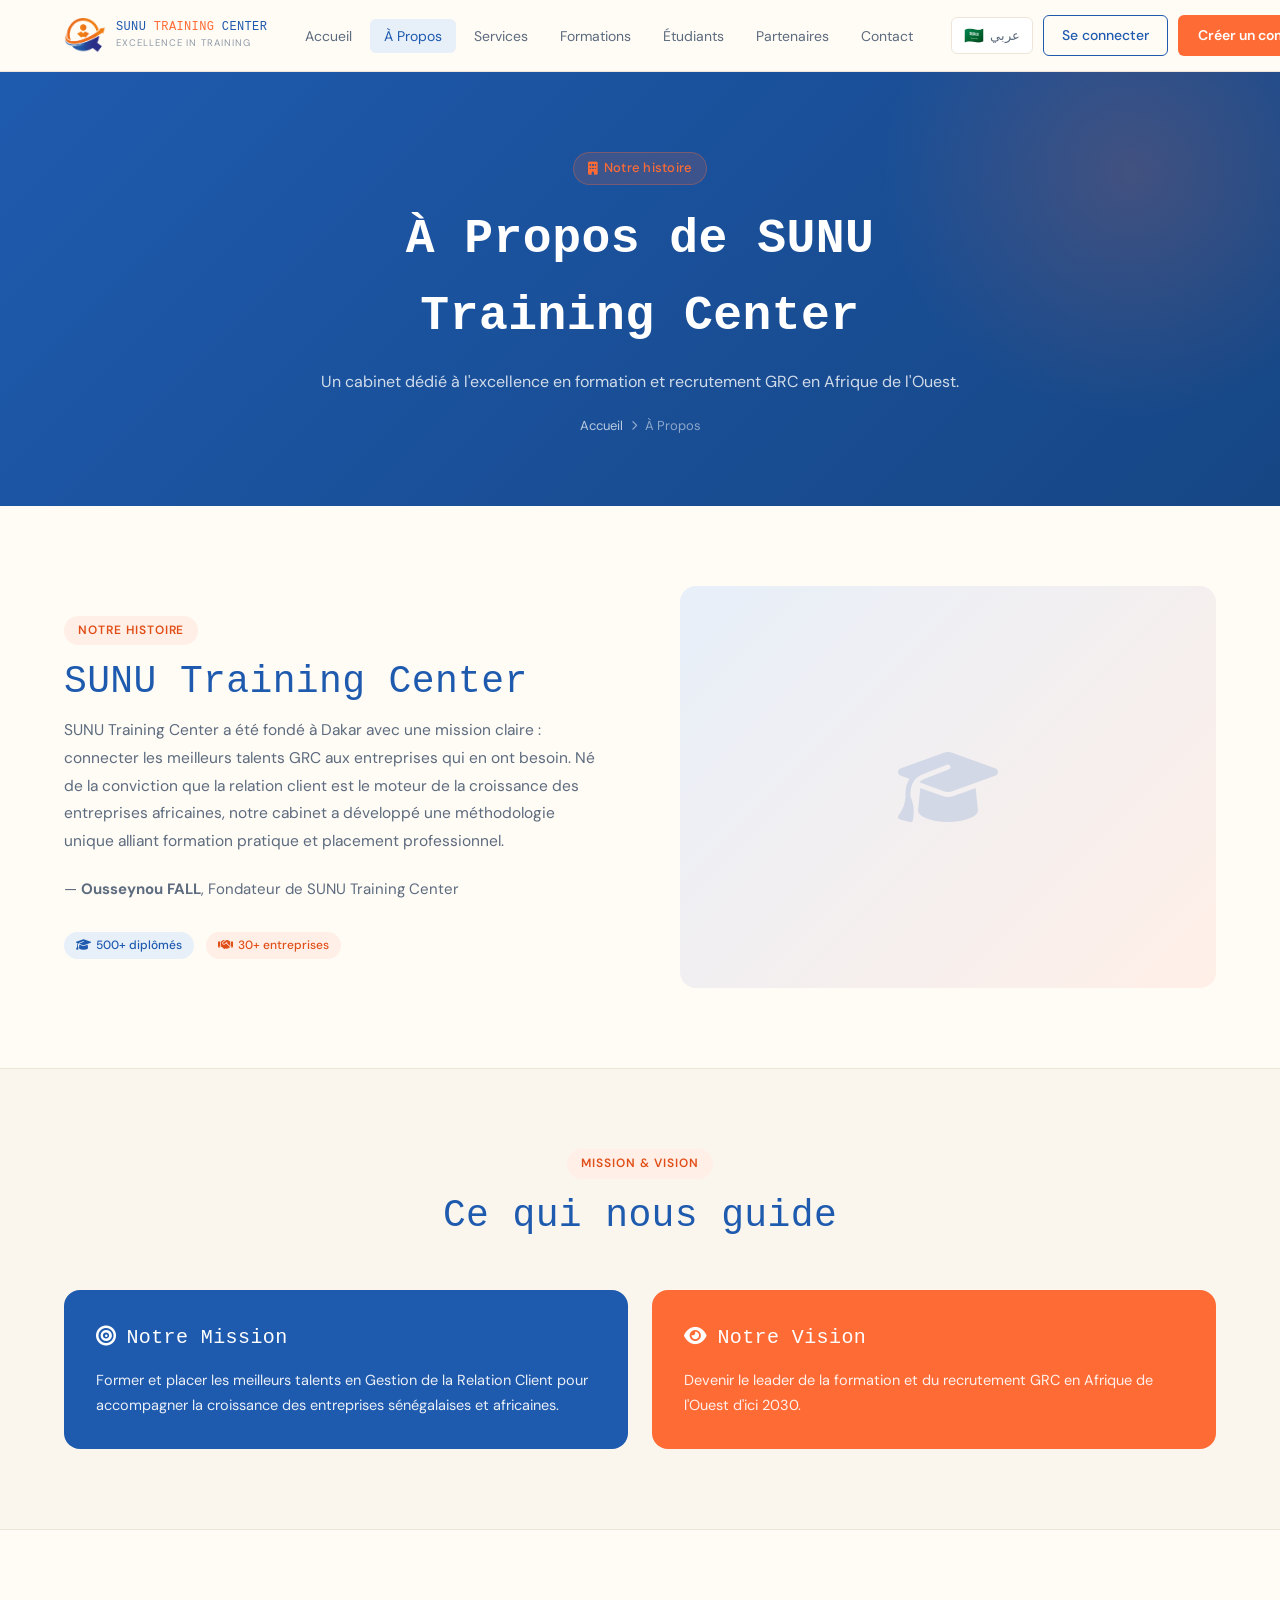
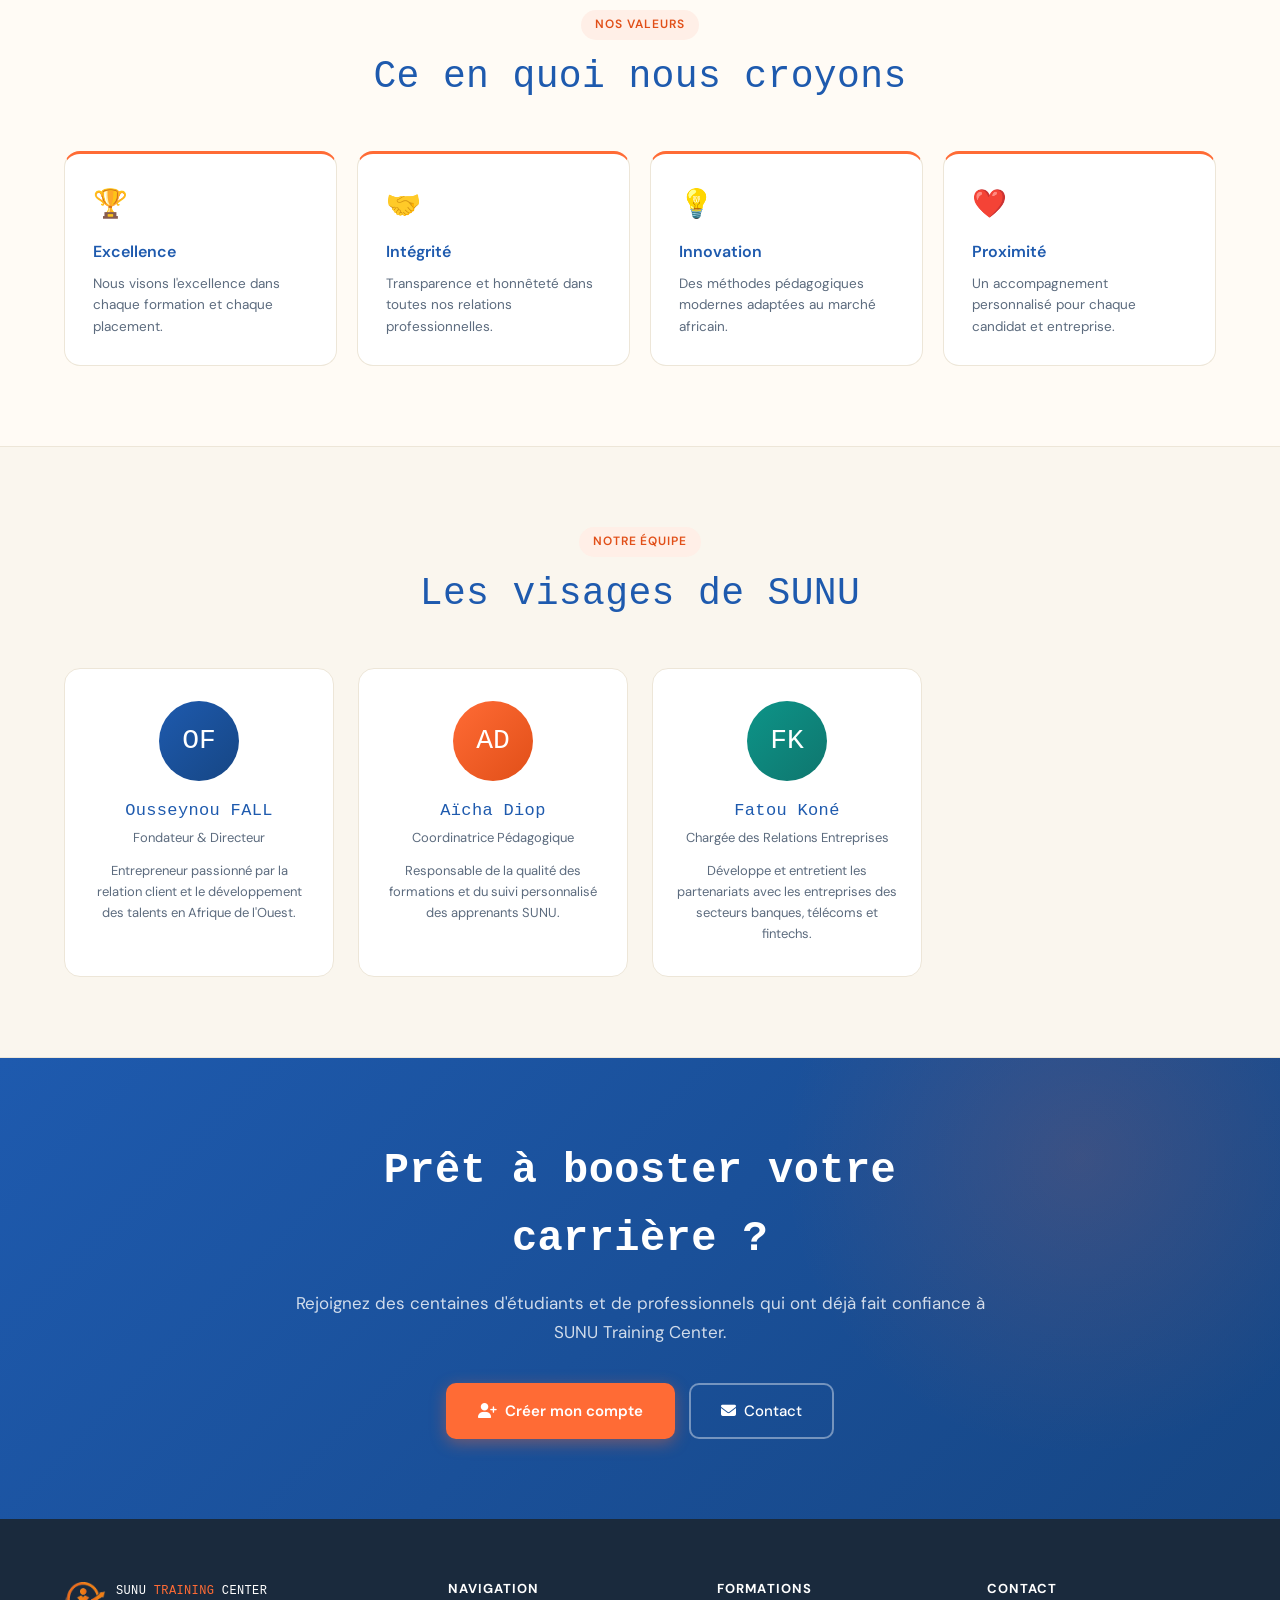
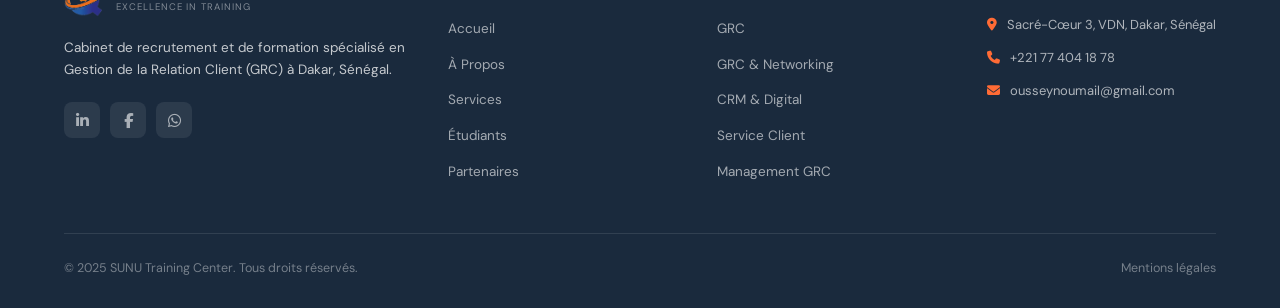
==== a-propos.html @ f09557b3 "Add vitrine + strengthen auth — site vitrine 7 pages (FR/AR), PWA, app.html avec auth réelle - Site " ====
<!DOCTYPE html>
<html lang="fr">
<head>
<meta charset="UTF-8">
<meta name="viewport" content="width=device-width, initial-scale=1.0">
<title>À Propos · SUNU Training Center</title>
<meta name="description" content="Découvrez l'histoire, la mission et les valeurs de SUNU Training Center, cabinet GRC à Dakar.">
<link rel="manifest" href="manifest.json">
<meta name="theme-color" content="#1E5AAE">
<link rel="preconnect" href="https://fonts.googleapis.com">
<link rel="preconnect" href="https://fonts.gstatic.com" crossorigin>
<link href="https://fonts.googleapis.com/css2?family=DM+Sans:wght@400;500;600;700&display=swap" rel="stylesheet">
<link rel="stylesheet" href="https://cdnjs.cloudflare.com/ajax/libs/font-awesome/6.5.1/css/all.min.css">
<link rel="stylesheet" href="vitrine/css/style.css">
<style>
.team-grid{display:grid;grid-template-columns:repeat(auto-fill,minmax(260px,1fr));gap:24px}
.team-card{background:var(--white);border:1px solid var(--border);border-radius:var(--radius-lg);padding:32px 24px;text-align:center;transition:all 0.25s}
.team-card:hover{transform:translateY(-4px);box-shadow:var(--shadow-lg)}
.team-avatar{width:80px;height:80px;border-radius:50%;background:linear-gradient(135deg,var(--blue),var(--blue-dark));color:white;font-family:var(--font-display);font-size:28px;display:flex;align-items:center;justify-content:center;margin:0 auto 16px}
.team-avatar.orange{background:linear-gradient(135deg,var(--orange),var(--orange-dark))}
.team-avatar.teal{background:linear-gradient(135deg,#0D9488,#0F766E)}
.team-name{font-family:var(--font-display);font-size:17px;color:var(--blue);margin-bottom:4px;letter-spacing:0.02em}
.team-role{font-size:13px;color:var(--text-soft);margin-bottom:12px}
.values-grid{display:grid;grid-template-columns:repeat(auto-fill,minmax(240px,1fr));gap:20px}
.value-card{background:var(--white);border:1px solid var(--border);border-radius:var(--radius-lg);padding:28px;border-top:3px solid var(--orange)}
.value-icon{font-size:28px;margin-bottom:12px}
.value-title{font-size:16px;font-weight:600;color:var(--blue);margin-bottom:8px}
.value-desc{font-size:13.5px;color:var(--text-soft);line-height:1.6}
.mission-grid{display:grid;grid-template-columns:1fr 1fr;gap:24px}
@media(max-width:640px){.mission-grid{grid-template-columns:1fr}}
.mission-card{border-radius:var(--radius-lg);padding:32px}
.mission-card.blue{background:var(--blue);color:white}
.mission-card.orange{background:var(--orange);color:white}
.mission-card-title{font-family:var(--font-display);font-size:20px;margin-bottom:14px;letter-spacing:0.02em}
.mission-card-text{font-size:14.5px;line-height:1.7;opacity:0.9}
</style>
</head>
<body>

<nav class="navbar" id="navbar">
  <a href="index.html" class="nav-logo">
    <img src="images/logo-sunu.png" alt="SUNU logo" width="42" height="42">
    <div>
      <div class="nav-logo-text">SUNU <span class="or">TRAINING</span> CENTER</div>
      <div class="nav-logo-sub">Excellence in Training</div>
    </div>
  </a>
  <ul class="nav-links">
    <li><a href="index.html" data-i18n="nav_home">Accueil</a></li>
    <li><a href="a-propos.html" data-i18n="nav_about" class="active">À Propos</a></li>
    <li><a href="services.html" data-i18n="nav_services">Services</a></li>
    <li><a href="formations.html" data-i18n="nav_formations">Formations</a></li>
    <li><a href="etudiants.html" data-i18n="nav_students">Étudiants</a></li>
    <li><a href="partenaires.html" data-i18n="nav_partners">Partenaires</a></li>
    <li><a href="contact.html" data-i18n="nav_contact">Contact</a></li>
  </ul>
  <div class="nav-actions">
    <button class="lang-btn" id="langBtn" onclick="toggleLang()"><span class="lang-flag">🇸🇦</span> عربي</button>
    <a href="app.html" class="btn-nav-login" id="navLoginBtn" data-i18n="nav_login">Se connecter</a>
    <a href="app.html" class="btn-nav-cta" id="navCtaBtn" data-i18n="nav_signup">Créer un compte</a>
  </div>
  <button class="hamburger" id="hamburger"><span></span><span></span><span></span></button>
</nav>

<div class="mobile-menu" id="mobileMenu">
  <a href="index.html" data-i18n="nav_home">Accueil</a>
  <a href="a-propos.html" data-i18n="nav_about">À Propos</a>
  <a href="services.html" data-i18n="nav_services">Services</a>
  <a href="formations.html" data-i18n="nav_formations">Formations</a>
  <a href="etudiants.html" data-i18n="nav_students">Étudiants</a>
  <a href="partenaires.html" data-i18n="nav_partners">Partenaires</a>
  <a href="contact.html" data-i18n="nav_contact">Contact</a>
  <div class="mobile-actions">
    <a href="app.html" class="btn btn-outline" data-i18n="nav_login">Se connecter</a>
    <a href="app.html" class="btn btn-primary" data-i18n="nav_signup">Créer un compte</a>
    <button class="lang-btn" id="mobileLangBtn" onclick="toggleLang()"><span class="lang-flag">🇸🇦</span> عربي</button>
  </div>
</div>

<div class="page-wrapper">

  <!-- HERO -->
  <div class="page-hero">
    <div class="page-hero-inner">
      <div class="page-hero-label"><i class="fa-solid fa-building"></i> <span data-i18n="about_page_tag">Notre histoire</span></div>
      <h1 class="page-hero-title" data-i18n="about_page_title">À Propos de SUNU Training Center</h1>
      <p class="page-hero-sub" data-i18n="about_page_sub">Un cabinet dédié à l'excellence en formation et recrutement GRC en Afrique de l'Ouest.</p>
      <div class="breadcrumb">
        <a href="index.html" data-i18n="nav_home">Accueil</a>
        <span class="breadcrumb-sep"><i class="fa-solid fa-chevron-right"></i></span>
        <span data-i18n="nav_about">À Propos</span>
      </div>
    </div>
  </div>

  <!-- HISTOIRE -->
  <section>
    <div class="section-inner">
      <div class="split-grid">
        <div class="fade-in">
          <span class="section-tag" data-i18n="about_story_title">Notre histoire</span>
          <h2 class="section-title">SUNU Training Center</h2>
          <p style="font-size:15.5px;color:var(--text-soft);line-height:1.8;margin-bottom:20px" data-i18n="about_story">
            SUNU Training Center a été fondé à Dakar avec une mission claire : connecter les meilleurs talents GRC aux entreprises qui en ont besoin. Né de la conviction que la relation client est le moteur de la croissance des entreprises africaines, notre cabinet a développé une méthodologie unique alliant formation pratique et placement professionnel.
          </p>
          <p style="font-size:15px;color:var(--text-soft);line-height:1.8">
            — <strong>Ousseynou FALL</strong>, Fondateur de SUNU Training Center
          </p>
          <div style="margin-top:28px">
            <span class="badge badge-blue" style="margin-right:8px"><i class="fa-solid fa-graduation-cap"></i> 500+ diplômés</span>
            <span class="badge badge-orange"><i class="fa-solid fa-handshake"></i> 30+ entreprises</span>
          </div>
        </div>
        <div class="split-img fade-in fade-in-delay-1">
          <i class="fa-solid fa-graduation-cap"></i>
        </div>
      </div>
    </div>
  </section>

  <!-- MISSION & VISION -->
  <section class="alt-section">
    <div class="section-inner">
      <div class="section-header center">
        <span class="section-tag">Mission & Vision</span>
        <h2 class="section-title">Ce qui nous guide</h2>
      </div>
      <div class="mission-grid">
        <div class="mission-card blue fade-in">
          <div class="mission-card-title"><i class="fa-solid fa-bullseye" style="margin-right:10px"></i><span data-i18n="about_mission_title">Notre Mission</span></div>
          <p class="mission-card-text" data-i18n="about_mission">Former et placer les meilleurs talents en Gestion de la Relation Client pour accompagner la croissance des entreprises sénégalaises et africaines.</p>
        </div>
        <div class="mission-card orange fade-in fade-in-delay-1">
          <div class="mission-card-title"><i class="fa-solid fa-eye" style="margin-right:10px"></i><span data-i18n="about_vision_title">Notre Vision</span></div>
          <p class="mission-card-text" data-i18n="about_vision">Devenir le leader de la formation et du recrutement GRC en Afrique de l'Ouest d'ici 2030.</p>
        </div>
      </div>
    </div>
  </section>

  <!-- VALEURS -->
  <section>
    <div class="section-inner">
      <div class="section-header center">
        <span class="section-tag" data-i18n="about_values_title">Nos Valeurs</span>
        <h2 class="section-title">Ce en quoi nous croyons</h2>
      </div>
      <div class="values-grid">
        <div class="value-card fade-in">
          <div class="value-icon">🏆</div>
          <div class="value-title" data-i18n="val_excellence">Excellence</div>
          <div class="value-desc" data-i18n="val_excellence_desc">Nous visons l'excellence dans chaque formation et chaque placement.</div>
        </div>
        <div class="value-card fade-in fade-in-delay-1">
          <div class="value-icon">🤝</div>
          <div class="value-title" data-i18n="val_integrity">Intégrité</div>
          <div class="value-desc" data-i18n="val_integrity_desc">Transparence et honnêteté dans toutes nos relations professionnelles.</div>
        </div>
        <div class="value-card fade-in fade-in-delay-2">
          <div class="value-icon">💡</div>
          <div class="value-title" data-i18n="val_innovation">Innovation</div>
          <div class="value-desc" data-i18n="val_innovation_desc">Des méthodes pédagogiques modernes adaptées au marché africain.</div>
        </div>
        <div class="value-card fade-in fade-in-delay-3">
          <div class="value-icon">❤️</div>
          <div class="value-title" data-i18n="val_proximity">Proximité</div>
          <div class="value-desc" data-i18n="val_proximity_desc">Un accompagnement personnalisé pour chaque candidat et entreprise.</div>
        </div>
      </div>
    </div>
  </section>

  <!-- ÉQUIPE -->
  <section class="alt-section">
    <div class="section-inner">
      <div class="section-header center">
        <span class="section-tag" data-i18n="team_title">Notre Équipe</span>
        <h2 class="section-title">Les visages de SUNU</h2>
      </div>
      <div class="team-grid">
        <div class="team-card fade-in">
          <div class="team-avatar">OF</div>
          <div class="team-name">Ousseynou FALL</div>
          <div class="team-role" data-i18n="team_founder">Fondateur & Directeur</div>
          <p style="font-size:13px;color:var(--text-soft);line-height:1.6">Entrepreneur passionné par la relation client et le développement des talents en Afrique de l'Ouest.</p>
        </div>
        <div class="team-card fade-in fade-in-delay-1">
          <div class="team-avatar orange">AD</div>
          <div class="team-name">Aïcha Diop</div>
          <div class="team-role" data-i18n="team_coordinator">Coordinatrice Pédagogique</div>
          <p style="font-size:13px;color:var(--text-soft);line-height:1.6">Responsable de la qualité des formations et du suivi personnalisé des apprenants SUNU.</p>
        </div>
        <div class="team-card fade-in fade-in-delay-2">
          <div class="team-avatar teal">FK</div>
          <div class="team-name">Fatou Koné</div>
          <div class="team-role" data-i18n="team_relations">Chargée des Relations Entreprises</div>
          <p style="font-size:13px;color:var(--text-soft);line-height:1.6">Développe et entretient les partenariats avec les entreprises des secteurs banques, télécoms et fintechs.</p>
        </div>
      </div>
    </div>
  </section>

  <!-- CTA -->
  <section class="cta-section">
    <div class="cta-inner">
      <h2 class="cta-title" data-i18n="cta_title">Prêt à booster votre carrière ?</h2>
      <p class="cta-sub" data-i18n="cta_sub">Rejoignez des centaines d'étudiants et de professionnels qui ont déjà fait confiance à SUNU Training Center.</p>
      <div class="cta-btns">
        <a href="app.html" class="btn-cta-primary"><i class="fa-solid fa-user-plus"></i> <span data-i18n="cta_btn_primary">Créer mon compte</span></a>
        <a href="contact.html" class="btn-cta-secondary"><i class="fa-solid fa-envelope"></i> <span data-i18n="nav_contact">Contact</span></a>
      </div>
    </div>
  </section>

</div>

<footer class="footer">
  <div class="footer-grid">
    <div class="footer-brand">
      <div class="nav-logo" style="margin-bottom:14px">
        <img src="images/logo-sunu.png" alt="SUNU" width="36" height="36">
        <div><div class="nav-logo-text">SUNU <span class="or">TRAINING</span> CENTER</div><div class="nav-logo-sub">Excellence in Training</div></div>
      </div>
      <p class="footer-desc" data-i18n="footer_tagline">Cabinet de recrutement et de formation spécialisé en GRC à Dakar, Sénégal.</p>
      <div class="footer-social">
        <a href="#" class="social-btn"><i class="fa-brands fa-linkedin-in"></i></a>
        <a href="#" class="social-btn"><i class="fa-brands fa-facebook-f"></i></a>
        <a href="#" class="social-btn"><i class="fa-brands fa-whatsapp"></i></a>
      </div>
    </div>
    <div>
      <div class="footer-col-title" data-i18n="footer_nav">Navigation</div>
      <ul class="footer-links">
        <li><a href="index.html" data-i18n="nav_home">Accueil</a></li>
        <li><a href="a-propos.html" data-i18n="nav_about">À Propos</a></li>
        <li><a href="services.html" data-i18n="nav_services">Services</a></li>
        <li><a href="etudiants.html" data-i18n="nav_students">Étudiants</a></li>
        <li><a href="partenaires.html" data-i18n="nav_partners">Partenaires</a></li>
      </ul>
    </div>
    <div>
      <div class="footer-col-title" data-i18n="footer_formations_col">Formations</div>
      <ul class="footer-links">
        <li><a href="formations.html">GRC</a></li>
        <li><a href="formations.html">GRC & Networking</a></li>
        <li><a href="formations.html">CRM & Digital</a></li>
        <li><a href="formations.html">Service Client</a></li>
        <li><a href="formations.html">Management GRC</a></li>
      </ul>
    </div>
    <div>
      <div class="footer-col-title" data-i18n="footer_contact_col">Contact</div>
      <div class="footer-contact-item"><i class="fa-solid fa-location-dot"></i><span data-i18n="contact_address_val">Sacré-Cœur 3, VDN, Dakar, Sénégal</span></div>
      <div class="footer-contact-item"><i class="fa-solid fa-phone"></i><span>+221 77 404 18 78</span></div>
      <div class="footer-contact-item"><i class="fa-solid fa-envelope"></i><span>ousseynoumail@gmail.com</span></div>
    </div>
  </div>
  <div class="footer-bottom">
    <span data-i18n="footer_copyright">© 2025 SUNU Training Center. Tous droits réservés.</span>
    <a href="#" data-i18n="footer_legal">Mentions légales</a>
  </div>
</footer>

<div class="pwa-banner hidden" id="pwaBanner">
  <div class="pwa-banner-icon">📱</div>
  <div class="pwa-banner-text">
    <div class="pwa-banner-title" data-i18n="pwa_title">Installer l'application</div>
    <div class="pwa-banner-sub" data-i18n="pwa_sub">Ajoutez SUNU à votre écran d'accueil</div>
  </div>
  <div class="pwa-banner-actions">
    <button class="pwa-install-btn" onclick="installPWA()" data-i18n="pwa_install">Installer</button>
    <button class="pwa-dismiss-btn" onclick="dismissPWA()" data-i18n="pwa_dismiss">Plus tard</button>
  </div>
</div>
<div class="toast-stack" id="toastStack"></div>
<script src="vitrine/js/vitrine.js"></script>
</body>
</html>
---- vitrine/css/style.css ----
/* ======================================================
   SUNU TRAINING CENTER — Vitrine CSS
   Couleurs identiques à l'application existante
   ====================================================== */

:root{
  --blue:#1E5AAE;
  --blue-dark:#164684;
  --blue-light:#E7EFF9;
  --orange:#FF6B35;
  --orange-dark:#E14F18;
  --orange-light:#FFEFE7;
  --cream:#FFFBF5;
  --white:#FFFFFF;
  --bg:#FFFBF5;
  --bg-soft:#FAF6EE;
  --border:#EDE6D8;
  --text:#1A2A3D;
  --text-soft:#5C6B7E;
  --text-muted:#8E9AA8;
  --success:#10B981;
  --radius:10px;
  --radius-sm:6px;
  --radius-lg:16px;
  --shadow-sm:0 1px 2px rgba(30,90,174,0.06);
  --shadow:0 2px 8px rgba(30,90,174,0.08);
  --shadow-lg:0 12px 32px rgba(30,90,174,0.12);
  --font-display:'Lucida Console','Courier New',monospace;
  --font-body:'DM Sans',-apple-system,BlinkMacSystemFont,sans-serif;
  --nav-h:72px;
}

*{box-sizing:border-box;margin:0;padding:0}
html{scroll-behavior:smooth}
body{
  font-family:var(--font-body);
  color:var(--text);
  background:var(--bg);
  line-height:1.6;
  -webkit-font-smoothing:antialiased;
  overflow-x:hidden;
}
body.rtl{direction:rtl;text-align:right}
button{font-family:inherit;cursor:pointer;border:none;background:none}
input,select,textarea{font-family:inherit}
a{color:inherit;text-decoration:none}
img{max-width:100%;height:auto}

/* ========== NAVBAR ========== */
.navbar{
  position:fixed;top:0;left:0;right:0;
  height:var(--nav-h);
  background:rgba(255,251,245,0.95);
  backdrop-filter:blur(12px);
  -webkit-backdrop-filter:blur(12px);
  border-bottom:1px solid var(--border);
  z-index:1000;
  display:flex;align-items:center;
  padding:0 5%;
  gap:24px;
  transition:box-shadow 0.3s;
}
.navbar.scrolled{box-shadow:var(--shadow-lg)}

.nav-logo{
  display:flex;align-items:center;gap:10px;
  flex-shrink:0;
  text-decoration:none;
}
.nav-logo img{height:42px;width:42px;object-fit:contain}
.nav-logo-text{
  font-family:var(--font-display);
  font-size:12px;
  font-weight:400;
  color:var(--blue);
  line-height:1.2;
  letter-spacing:0.03em;
}
.nav-logo-text .or{color:var(--orange)}
.nav-logo-sub{
  font-family:var(--font-body);
  font-size:9.5px;
  color:var(--text-muted);
  letter-spacing:0.1em;
  text-transform:uppercase;
  margin-top:2px;
}

.nav-links{
  display:flex;align-items:center;gap:4px;
  margin:0 auto;
  list-style:none;
}
.nav-links a{
  padding:8px 14px;
  border-radius:var(--radius-sm);
  font-size:14px;
  color:var(--text-soft);
  transition:color 0.2s,background 0.2s;
  white-space:nowrap;
}
.nav-links a:hover,.nav-links a.active{
  color:var(--blue);
  background:var(--blue-light);
}

.nav-actions{
  display:flex;align-items:center;gap:10px;
  flex-shrink:0;
}
.lang-btn{
  display:flex;align-items:center;gap:6px;
  padding:7px 12px;
  border-radius:var(--radius-sm);
  border:1px solid var(--border);
  background:var(--white);
  font-size:13px;
  font-weight:500;
  color:var(--text-soft);
  cursor:pointer;
  transition:all 0.2s;
}
.lang-btn:hover{border-color:var(--blue);color:var(--blue)}
.lang-btn .lang-flag{font-size:16px}

.btn-nav-login{
  padding:8px 18px;
  border-radius:var(--radius-sm);
  border:1.5px solid var(--blue);
  background:transparent;
  font-size:14px;
  font-weight:500;
  color:var(--blue);
  transition:all 0.2s;
  white-space:nowrap;
}
.btn-nav-login:hover{background:var(--blue);color:var(--white)}

.btn-nav-cta{
  padding:9px 20px;
  border-radius:var(--radius-sm);
  background:var(--orange);
  color:var(--white);
  font-size:14px;
  font-weight:600;
  transition:all 0.2s;
  white-space:nowrap;
}
.btn-nav-cta:hover{background:var(--orange-dark);transform:translateY(-1px)}

.hamburger{
  display:none;
  flex-direction:column;gap:5px;
  padding:8px;
  cursor:pointer;
  margin-left:auto;
}
.hamburger span{
  display:block;width:22px;height:2px;
  background:var(--blue);
  border-radius:2px;
  transition:all 0.3s;
}
.hamburger.open span:nth-child(1){transform:translateY(7px) rotate(45deg)}
.hamburger.open span:nth-child(2){opacity:0}
.hamburger.open span:nth-child(3){transform:translateY(-7px) rotate(-45deg)}

.mobile-menu{
  display:none;
  position:fixed;
  top:var(--nav-h);left:0;right:0;
  background:var(--white);
  border-bottom:1px solid var(--border);
  padding:16px 5%;
  z-index:999;
  box-shadow:var(--shadow-lg);
  animation:slideDown 0.25s ease-out;
}
.mobile-menu.open{display:block}
@keyframes slideDown{from{opacity:0;transform:translateY(-10px)}to{opacity:1;transform:translateY(0)}}
.mobile-menu a{
  display:block;padding:12px 0;
  border-bottom:1px solid var(--border);
  font-size:15px;color:var(--text);
  transition:color 0.2s;
}
.mobile-menu a:last-child{border-bottom:none}
.mobile-menu a:hover{color:var(--orange)}
.mobile-menu .mobile-actions{
  display:flex;gap:10px;margin-top:16px;flex-wrap:wrap;
}

/* ========== PAGE WRAPPER ========== */
.page-wrapper{padding-top:var(--nav-h)}

/* ========== HERO ========== */
.hero{
  min-height:calc(100vh - var(--nav-h));
  display:flex;align-items:center;
  background:linear-gradient(135deg,var(--blue) 0%,var(--blue-dark) 60%,#0F2D5E 100%);
  position:relative;
  overflow:hidden;
  padding:80px 5%;
}
.hero::before{
  content:'';
  position:absolute;
  width:700px;height:700px;
  border-radius:50%;
  background:radial-gradient(circle,rgba(255,107,53,0.2) 0%,transparent 70%);
  top:-200px;right:-100px;
  pointer-events:none;
}
.hero::after{
  content:'';
  position:absolute;
  width:500px;height:500px;
  border-radius:50%;
  background:radial-gradient(circle,rgba(30,90,174,0.3) 0%,transparent 70%);
  bottom:-150px;left:-100px;
  pointer-events:none;
}
.hero-inner{
  max-width:1200px;margin:0 auto;
  display:grid;
  grid-template-columns:1fr 1fr;
  gap:60px;align-items:center;
  position:relative;z-index:1;
  width:100%;
}
.hero-tag{
  display:inline-flex;align-items:center;gap:8px;
  background:rgba(255,107,53,0.15);
  border:1px solid rgba(255,107,53,0.35);
  color:var(--orange);
  padding:6px 14px;border-radius:99px;
  font-size:13px;font-weight:500;
  margin-bottom:20px;
  letter-spacing:0.02em;
}
.hero-title{
  font-family:var(--font-display);
  font-size:clamp(28px,4vw,52px);
  font-weight:400;
  color:var(--white);
  line-height:1.2;
  margin-bottom:20px;
  letter-spacing:0.01em;
}
.hero-title .accent{color:var(--orange)}
.hero-sub{
  font-size:clamp(15px,1.5vw,18px);
  color:rgba(255,255,255,0.8);
  line-height:1.7;
  margin-bottom:36px;
}
.hero-btns{display:flex;gap:14px;flex-wrap:wrap}
.btn-hero-primary{
  display:inline-flex;align-items:center;gap:8px;
  padding:14px 28px;
  background:var(--orange);
  color:var(--white);
  border-radius:var(--radius);
  font-size:15px;font-weight:600;
  transition:all 0.25s;
  box-shadow:0 4px 16px rgba(255,107,53,0.4);
}
.btn-hero-primary:hover{background:var(--orange-dark);transform:translateY(-2px);box-shadow:0 8px 24px rgba(255,107,53,0.5)}
.btn-hero-secondary{
  display:inline-flex;align-items:center;gap:8px;
  padding:13px 26px;
  border:2px solid rgba(255,255,255,0.45);
  color:var(--white);
  border-radius:var(--radius);
  font-size:15px;font-weight:500;
  transition:all 0.25s;
}
.btn-hero-secondary:hover{border-color:var(--white);background:rgba(255,255,255,0.1)}

.hero-card{
  background:rgba(255,255,255,0.08);
  border:1px solid rgba(255,255,255,0.15);
  border-radius:var(--radius-lg);
  padding:36px;
  backdrop-filter:blur(8px);
}
.hero-card-title{
  font-family:var(--font-display);
  font-size:18px;color:var(--white);
  margin-bottom:24px;letter-spacing:0.02em;
}
.hero-stat{
  display:flex;justify-content:space-between;align-items:center;
  padding:14px 0;
  border-bottom:1px solid rgba(255,255,255,0.1);
}
.hero-stat:last-child{border-bottom:none}
.hero-stat-label{font-size:13.5px;color:rgba(255,255,255,0.7)}
.hero-stat-val{
  font-family:var(--font-display);
  font-size:22px;color:var(--orange);
  letter-spacing:0.01em;
}

/* ========== SECTIONS COMMUNES ========== */
section{padding:80px 5%}
.section-inner{max-width:1200px;margin:0 auto}
.section-tag{
  display:inline-block;
  background:var(--orange-light);
  color:var(--orange-dark);
  padding:5px 14px;border-radius:99px;
  font-size:12px;font-weight:600;
  letter-spacing:0.08em;text-transform:uppercase;
  margin-bottom:14px;
}
.section-title{
  font-family:var(--font-display);
  font-size:clamp(22px,3vw,38px);
  font-weight:400;
  color:var(--blue);
  line-height:1.2;
  letter-spacing:0.01em;
  margin-bottom:12px;
}
.section-sub{
  font-size:16px;color:var(--text-soft);
  line-height:1.7;
  max-width:580px;
}
.section-header{margin-bottom:52px}
.section-header.center{text-align:center}
.section-header.center .section-sub{margin:0 auto}

/* ========== STATS BAR ========== */
.stats-bar{
  background:var(--blue);
  padding:40px 5%;
}
.stats-grid{
  max-width:1200px;margin:0 auto;
  display:grid;
  grid-template-columns:repeat(4,1fr);
  gap:0;
}
.stat-item{
  text-align:center;
  padding:20px;
  border-right:1px solid rgba(255,255,255,0.15);
}
.stat-item:last-child{border-right:none}
.stat-val{
  font-family:var(--font-display);
  font-size:36px;color:var(--orange);
  line-height:1;letter-spacing:0.01em;
}
.stat-label{
  font-size:13px;color:rgba(255,255,255,0.75);
  margin-top:8px;
}

/* ========== CARDS ========== */
.cards-grid{
  display:grid;
  grid-template-columns:repeat(auto-fill,minmax(300px,1fr));
  gap:24px;
}
.card{
  background:var(--white);
  border:1px solid var(--border);
  border-radius:var(--radius-lg);
  padding:32px;
  transition:all 0.25s;
  position:relative;
  overflow:hidden;
}
.card:hover{
  transform:translateY(-4px);
  box-shadow:var(--shadow-lg);
  border-color:var(--orange);
}
.card-icon{
  width:52px;height:52px;
  border-radius:12px;
  background:var(--orange-light);
  color:var(--orange);
  display:flex;align-items:center;justify-content:center;
  font-size:22px;
  margin-bottom:20px;
}
.card-icon.blue{background:var(--blue-light);color:var(--blue)}
.card-icon.green{background:#D1FAE5;color:var(--success)}
.card-title{
  font-size:17px;font-weight:600;
  color:var(--blue);margin-bottom:10px;
}
.card-desc{font-size:14px;color:var(--text-soft);line-height:1.65}
.card-link{
  display:inline-flex;align-items:center;gap:6px;
  margin-top:18px;font-size:13.5px;font-weight:600;
  color:var(--orange);transition:gap 0.2s;
}
.card:hover .card-link{gap:10px}

/* ========== FORMATION CARD ========== */
.formation-card{
  background:var(--white);
  border:1px solid var(--border);
  border-radius:var(--radius-lg);
  overflow:hidden;
  transition:all 0.25s;
}
.formation-card:hover{transform:translateY(-4px);box-shadow:var(--shadow-lg)}
.formation-img{
  height:180px;
  background:linear-gradient(135deg,var(--blue) 0%,var(--blue-dark) 100%);
  display:flex;align-items:center;justify-content:center;
  font-size:52px;color:rgba(255,255,255,0.25);
  position:relative;overflow:hidden;
}
.formation-img.orange{background:linear-gradient(135deg,var(--orange) 0%,var(--orange-dark) 100%)}
.formation-img.teal{background:linear-gradient(135deg,#0D9488 0%,#0F766E 100%)}
.formation-img.purple{background:linear-gradient(135deg,#7C3AED 0%,#5B21B6 100%)}
.formation-img-label{
  position:absolute;bottom:12px;left:12px;right:12px;
  display:flex;gap:8px;
}
.formation-tag{
  background:rgba(255,255,255,0.2);
  border:1px solid rgba(255,255,255,0.3);
  color:white;padding:4px 10px;
  border-radius:99px;font-size:11.5px;font-weight:500;
}
.formation-body{padding:24px}
.formation-title{
  font-family:var(--font-display);
  font-size:16px;font-weight:400;
  color:var(--blue);margin-bottom:8px;letter-spacing:0.02em;
}
.formation-desc{font-size:13.5px;color:var(--text-soft);line-height:1.6;margin-bottom:16px}
.formation-meta{
  display:flex;gap:14px;flex-wrap:wrap;
  padding-top:14px;border-top:1px solid var(--border);
  margin-bottom:16px;
}
.formation-meta-item{
  font-size:12.5px;color:var(--text-soft);
  display:inline-flex;align-items:center;gap:5px;
}
.formation-meta-item i{color:var(--orange)}

/* ========== SECTION ALTERNÉE ========== */
.alt-section{
  background:var(--bg-soft);
  border-top:1px solid var(--border);
  border-bottom:1px solid var(--border);
}
.split-grid{
  display:grid;
  grid-template-columns:1fr 1fr;
  gap:80px;align-items:center;
}
.split-img{
  border-radius:var(--radius-lg);
  overflow:hidden;
  aspect-ratio:4/3;
  background:linear-gradient(135deg,var(--blue-light) 0%,var(--orange-light) 100%);
  display:flex;align-items:center;justify-content:center;
  font-size:80px;color:rgba(30,90,174,0.15);
}
.check-list{list-style:none;margin:20px 0 28px}
.check-list li{
  display:flex;align-items:flex-start;gap:12px;
  padding:9px 0;font-size:15px;color:var(--text);
}
.check-list li i{color:var(--orange);margin-top:2px;flex-shrink:0}

/* ========== PROCESS ========== */
.process-grid{
  display:grid;
  grid-template-columns:repeat(auto-fit,minmax(220px,1fr));
  gap:0;
  position:relative;
}
.process-step{
  text-align:center;padding:32px 20px;position:relative;
}
.process-step::after{
  content:'';
  position:absolute;
  top:40px;right:0;
  width:50%;height:2px;
  background:linear-gradient(to right,var(--orange),transparent);
}
.process-step:last-child::after{display:none}
.process-num{
  width:56px;height:56px;
  border-radius:50%;
  background:var(--orange);color:var(--white);
  font-family:var(--font-display);
  font-size:20px;font-weight:400;
  display:flex;align-items:center;justify-content:center;
  margin:0 auto 16px;
  box-shadow:0 4px 14px rgba(255,107,53,0.35);
}
.process-title{font-size:15px;font-weight:600;color:var(--blue);margin-bottom:8px}
.process-desc{font-size:13px;color:var(--text-soft);line-height:1.6}

/* ========== TESTIMONIAL ========== */
.testimonial-card{
  background:var(--white);
  border:1px solid var(--border);
  border-radius:var(--radius-lg);
  padding:28px;
}
.testimonial-stars{color:var(--orange);font-size:14px;margin-bottom:12px}
.testimonial-text{
  font-size:14.5px;color:var(--text);
  line-height:1.7;font-style:italic;
  margin-bottom:20px;
}
.testimonial-author{display:flex;align-items:center;gap:12px}
.testimonial-avatar{
  width:40px;height:40px;border-radius:50%;
  background:linear-gradient(135deg,var(--blue),var(--blue-dark));
  color:white;font-weight:600;font-size:14px;
  display:flex;align-items:center;justify-content:center;
  flex-shrink:0;
}
.testimonial-name{font-size:14px;font-weight:600;color:var(--blue)}
.testimonial-role{font-size:12px;color:var(--text-muted)}

/* ========== PARTENAIRES LOGOS ========== */
.partners-strip{
  display:flex;flex-wrap:wrap;gap:16px;justify-content:center;align-items:center;
  margin-top:40px;
}
.partner-logo{
  background:var(--white);
  border:1px solid var(--border);
  border-radius:var(--radius);
  padding:14px 24px;
  font-size:14px;font-weight:700;
  color:var(--blue);
  transition:all 0.2s;
  display:flex;align-items:center;gap:8px;
  min-width:140px;justify-content:center;
}
.partner-logo:hover{border-color:var(--orange);color:var(--orange);transform:translateY(-2px);box-shadow:var(--shadow)}
.partner-logo i{font-size:18px}

/* ========== CTA SECTION ========== */
.cta-section{
  background:linear-gradient(135deg,var(--blue) 0%,var(--blue-dark) 100%);
  padding:80px 5%;text-align:center;
  position:relative;overflow:hidden;
}
.cta-section::before{
  content:'';position:absolute;
  width:600px;height:600px;border-radius:50%;
  background:radial-gradient(circle,rgba(255,107,53,0.15) 0%,transparent 70%);
  top:-200px;right:-100px;pointer-events:none;
}
.cta-inner{max-width:700px;margin:0 auto;position:relative;z-index:1}
.cta-title{
  font-family:var(--font-display);
  font-size:clamp(24px,3.5vw,42px);
  color:var(--white);
  margin-bottom:16px;letter-spacing:0.01em;
}
.cta-sub{font-size:17px;color:rgba(255,255,255,0.8);margin-bottom:36px;line-height:1.7}
.cta-btns{display:flex;gap:14px;justify-content:center;flex-wrap:wrap}
.btn-cta-primary{
  display:inline-flex;align-items:center;gap:8px;
  padding:15px 32px;
  background:var(--orange);color:var(--white);
  border-radius:var(--radius);font-size:15px;font-weight:600;
  transition:all 0.25s;
  box-shadow:0 4px 16px rgba(255,107,53,0.4);
}
.btn-cta-primary:hover{background:var(--orange-dark);transform:translateY(-2px)}
.btn-cta-secondary{
  display:inline-flex;align-items:center;gap:8px;
  padding:14px 30px;
  border:2px solid rgba(255,255,255,0.4);
  color:var(--white);border-radius:var(--radius);
  font-size:15px;font-weight:500;
  transition:all 0.25s;
}
.btn-cta-secondary:hover{border-color:white;background:rgba(255,255,255,0.1)}

/* ========== FOOTER ========== */
.footer{
  background:var(--text);
  color:rgba(255,255,255,0.75);
  padding:60px 5% 30px;
}
.footer-grid{
  max-width:1200px;margin:0 auto;
  display:grid;
  grid-template-columns:1.5fr 1fr 1fr 1fr;
  gap:40px;
  padding-bottom:40px;
  border-bottom:1px solid rgba(255,255,255,0.1);
}
.footer-brand .nav-logo-text{color:white}
.footer-brand .nav-logo-sub{color:rgba(255,255,255,0.45)}
.footer-desc{font-size:13.5px;margin:16px 0 20px;line-height:1.7}
.footer-social{display:flex;gap:10px}
.social-btn{
  width:36px;height:36px;border-radius:8px;
  background:rgba(255,255,255,0.08);
  display:flex;align-items:center;justify-content:center;
  color:rgba(255,255,255,0.6);font-size:15px;
  transition:all 0.2s;
}
.social-btn:hover{background:var(--orange);color:white}
.footer-col-title{
  font-size:13px;font-weight:700;
  color:white;
  letter-spacing:0.08em;text-transform:uppercase;
  margin-bottom:16px;
}
.footer-links{list-style:none}
.footer-links li{margin-bottom:10px}
.footer-links a{
  font-size:13.5px;color:rgba(255,255,255,0.6);
  transition:color 0.2s;
}
.footer-links a:hover{color:var(--orange)}
.footer-contact-item{
  display:flex;align-items:flex-start;gap:10px;
  font-size:13px;margin-bottom:12px;
  color:rgba(255,255,255,0.65);
}
.footer-contact-item i{color:var(--orange);margin-top:3px;flex-shrink:0;font-size:13px}
.footer-bottom{
  max-width:1200px;margin:24px auto 0;
  display:flex;justify-content:space-between;align-items:center;
  flex-wrap:wrap;gap:12px;
  font-size:12.5px;color:rgba(255,255,255,0.4);
}
.footer-bottom a{color:rgba(255,255,255,0.4)}
.footer-bottom a:hover{color:var(--orange)}

/* ========== INNER PAGE HERO ========== */
.page-hero{
  background:linear-gradient(135deg,var(--blue) 0%,var(--blue-dark) 100%);
  padding:80px 5% 70px;
  text-align:center;position:relative;overflow:hidden;
}
.page-hero::before{
  content:'';position:absolute;
  width:500px;height:500px;border-radius:50%;
  background:radial-gradient(circle,rgba(255,107,53,0.18) 0%,transparent 70%);
  top:-150px;right:-100px;pointer-events:none;
}
.page-hero-inner{max-width:720px;margin:0 auto;position:relative;z-index:1}
.page-hero-label{
  display:inline-flex;align-items:center;gap:6px;
  background:rgba(255,107,53,0.15);
  border:1px solid rgba(255,107,53,0.3);
  color:var(--orange);
  padding:5px 14px;border-radius:99px;
  font-size:13px;font-weight:500;
  margin-bottom:16px;letter-spacing:0.02em;
}
.page-hero-title{
  font-family:var(--font-display);
  font-size:clamp(26px,4vw,48px);
  color:var(--white);
  margin-bottom:14px;letter-spacing:0.01em;
}
.page-hero-sub{
  font-size:16px;color:rgba(255,255,255,0.8);line-height:1.7;
}
.breadcrumb{
  display:flex;justify-content:center;align-items:center;gap:8px;
  margin-top:20px;font-size:13px;color:rgba(255,255,255,0.5);
}
.breadcrumb a{color:rgba(255,255,255,0.7);transition:color 0.2s}
.breadcrumb a:hover{color:var(--orange)}
.breadcrumb-sep{font-size:10px}

/* ========== BADGES & TAGS ========== */
.badge{
  display:inline-flex;align-items:center;gap:5px;
  padding:4px 12px;border-radius:99px;
  font-size:12px;font-weight:500;
}
.badge-orange{background:var(--orange-light);color:var(--orange-dark)}
.badge-blue{background:var(--blue-light);color:var(--blue)}
.badge-green{background:#D1FAE5;color:#065F46}

/* ========== BUTTONS (autres pages) ========== */
.btn{
  display:inline-flex;align-items:center;justify-content:center;gap:8px;
  padding:11px 22px;border-radius:var(--radius-sm);
  font-size:14px;font-weight:500;
  transition:all 0.2s;cursor:pointer;
  border:1px solid transparent;
}
.btn-primary{background:var(--orange);color:white}
.btn-primary:hover{background:var(--orange-dark);transform:translateY(-1px)}
.btn-blue{background:var(--blue);color:white}
.btn-blue:hover{background:var(--blue-dark);transform:translateY(-1px)}
.btn-outline{background:transparent;color:var(--blue);border-color:var(--border)}
.btn-outline:hover{border-color:var(--blue);background:var(--blue-light)}
.btn-lg{padding:14px 28px;font-size:15px}
.btn-block{width:100%}

/* ========== FORMULAIRE CONTACT ========== */
.form-group{margin-bottom:18px}
.form-label{display:block;font-size:13px;font-weight:500;color:var(--blue);margin-bottom:6px}
.form-input,.form-textarea,.form-select{
  width:100%;
  padding:12px 14px;
  border:1px solid var(--border);
  border-radius:var(--radius-sm);
  font-size:14px;background:var(--white);
  color:var(--text);
  transition:border-color 0.2s,box-shadow 0.2s;
  font-family:var(--font-body);
}
.form-textarea{resize:vertical;min-height:120px}
.form-input:focus,.form-textarea:focus,.form-select:focus{
  outline:none;border-color:var(--orange);
  box-shadow:0 0 0 3px rgba(255,107,53,0.12);
}
.form-row{display:grid;grid-template-columns:1fr 1fr;gap:14px}

/* ========== CONTACT INFOS ========== */
.contact-info-card{
  background:var(--blue);
  border-radius:var(--radius-lg);
  padding:36px;color:white;
}
.contact-info-title{
  font-family:var(--font-display);
  font-size:20px;color:white;margin-bottom:28px;
}
.contact-info-item{
  display:flex;align-items:flex-start;gap:14px;
  padding:14px 0;border-bottom:1px solid rgba(255,255,255,0.1);
}
.contact-info-item:last-child{border-bottom:none}
.contact-info-icon{
  width:40px;height:40px;border-radius:10px;
  background:rgba(255,255,255,0.12);
  display:flex;align-items:center;justify-content:center;
  color:var(--orange);font-size:15px;flex-shrink:0;
}
.contact-info-label{font-size:11px;text-transform:uppercase;letter-spacing:0.06em;color:rgba(255,255,255,0.5);margin-bottom:3px}
.contact-info-val{font-size:14.5px;color:rgba(255,255,255,0.9);line-height:1.5}

/* ========== PWA INSTALL BANNER ========== */
.pwa-banner{
  position:fixed;bottom:20px;left:20px;right:20px;
  background:var(--white);
  border:1px solid var(--border);
  border-radius:var(--radius-lg);
  padding:16px 20px;
  display:flex;align-items:center;gap:14px;
  box-shadow:var(--shadow-lg);
  z-index:900;
  animation:slideUp 0.4s ease-out;
  max-width:480px;
  margin:0 auto;
}
@keyframes slideUp{from{opacity:0;transform:translateY(20px)}to{opacity:1;transform:translateY(0)}}
.pwa-banner.hidden{display:none}
.pwa-banner-icon{font-size:32px;flex-shrink:0}
.pwa-banner-text{flex:1}
.pwa-banner-title{font-size:14px;font-weight:600;color:var(--blue);margin-bottom:3px}
.pwa-banner-sub{font-size:12.5px;color:var(--text-soft)}
.pwa-banner-actions{display:flex;gap:8px}
.pwa-install-btn{
  padding:8px 16px;background:var(--orange);color:white;
  border-radius:var(--radius-sm);font-size:13px;font-weight:600;
  border:none;cursor:pointer;transition:background 0.2s;
}
.pwa-install-btn:hover{background:var(--orange-dark)}
.pwa-dismiss-btn{
  padding:8px 12px;background:transparent;color:var(--text-muted);
  border:none;cursor:pointer;font-size:13px;
  border-radius:var(--radius-sm);transition:background 0.2s;
}
.pwa-dismiss-btn:hover{background:var(--bg-soft)}

/* ========== TOAST ========== */
.toast-stack{
  position:fixed;bottom:24px;right:24px;
  display:flex;flex-direction:column;gap:8px;
  z-index:9999;
  pointer-events:none;
}
.toast{
  background:var(--text);color:white;
  padding:12px 18px;border-radius:10px;
  font-size:13.5px;
  display:flex;align-items:center;gap:8px;
  animation:toastIn 0.3s ease-out;
  box-shadow:0 4px 16px rgba(0,0,0,0.25);
  pointer-events:auto;
  max-width:320px;
}
.toast.success{background:#065F46;border-left:3px solid var(--success)}
.toast.danger{background:#991B1B;border-left:3px solid #EF4444}
.toast.warning{background:#92400E;border-left:3px solid #F59E0B}
@keyframes toastIn{from{opacity:0;transform:translateX(20px)}to{opacity:1;transform:translateX(0)}}

/* ========== ANIMATIONS ========== */
.fade-in{opacity:0;transform:translateY(20px);transition:opacity 0.6s ease,transform 0.6s ease}
.fade-in.visible{opacity:1;transform:translateY(0)}
.fade-in-delay-1{transition-delay:0.1s}
.fade-in-delay-2{transition-delay:0.2s}
.fade-in-delay-3{transition-delay:0.3s}
.fade-in-delay-4{transition-delay:0.4s}

/* ========== RESPONSIVE ========== */
@media(max-width:1024px){
  .split-grid{grid-template-columns:1fr;gap:40px}
  .footer-grid{grid-template-columns:1fr 1fr;gap:30px}
  .hero-inner{grid-template-columns:1fr;gap:40px}
  .hero-card{display:none}
}
@media(max-width:768px){
  section{padding:60px 5%}
  .nav-links,.nav-actions .btn-nav-login,.nav-actions .btn-nav-cta,.nav-actions .lang-btn{display:none}
  .hamburger{display:flex}
  .stats-grid{grid-template-columns:repeat(2,1fr)}
  .stat-item:nth-child(2){border-right:none}
  .stat-item:nth-child(3){border-right:1px solid rgba(255,255,255,0.15)}
  .form-row{grid-template-columns:1fr}
  .footer-grid{grid-template-columns:1fr}
  .process-step::after{display:none}
  .hero-btns{flex-direction:column;align-items:flex-start}
  .cta-btns{flex-direction:column;align-items:center}
}
@media(max-width:480px){
  .stats-grid{grid-template-columns:1fr}
  .stat-item{border-right:none;border-bottom:1px solid rgba(255,255,255,0.15)}
  .stat-item:last-child{border-bottom:none}
  .pwa-banner{flex-direction:column;text-align:center}
  .pwa-banner-actions{width:100%;justify-content:center}
}

/* ========== RTL OVERRIDES ========== */
body.rtl .nav-links{flex-direction:row-reverse}
body.rtl .process-step::after{
  right:auto;left:0;
  background:linear-gradient(to left,var(--orange),transparent);
}
body.rtl .footer-contact-item i{margin-right:0}
body.rtl .mobile-menu{text-align:right}
body.rtl .hero-inner{direction:rtl}
body.rtl .check-list li i{margin-left:0;margin-right:0}
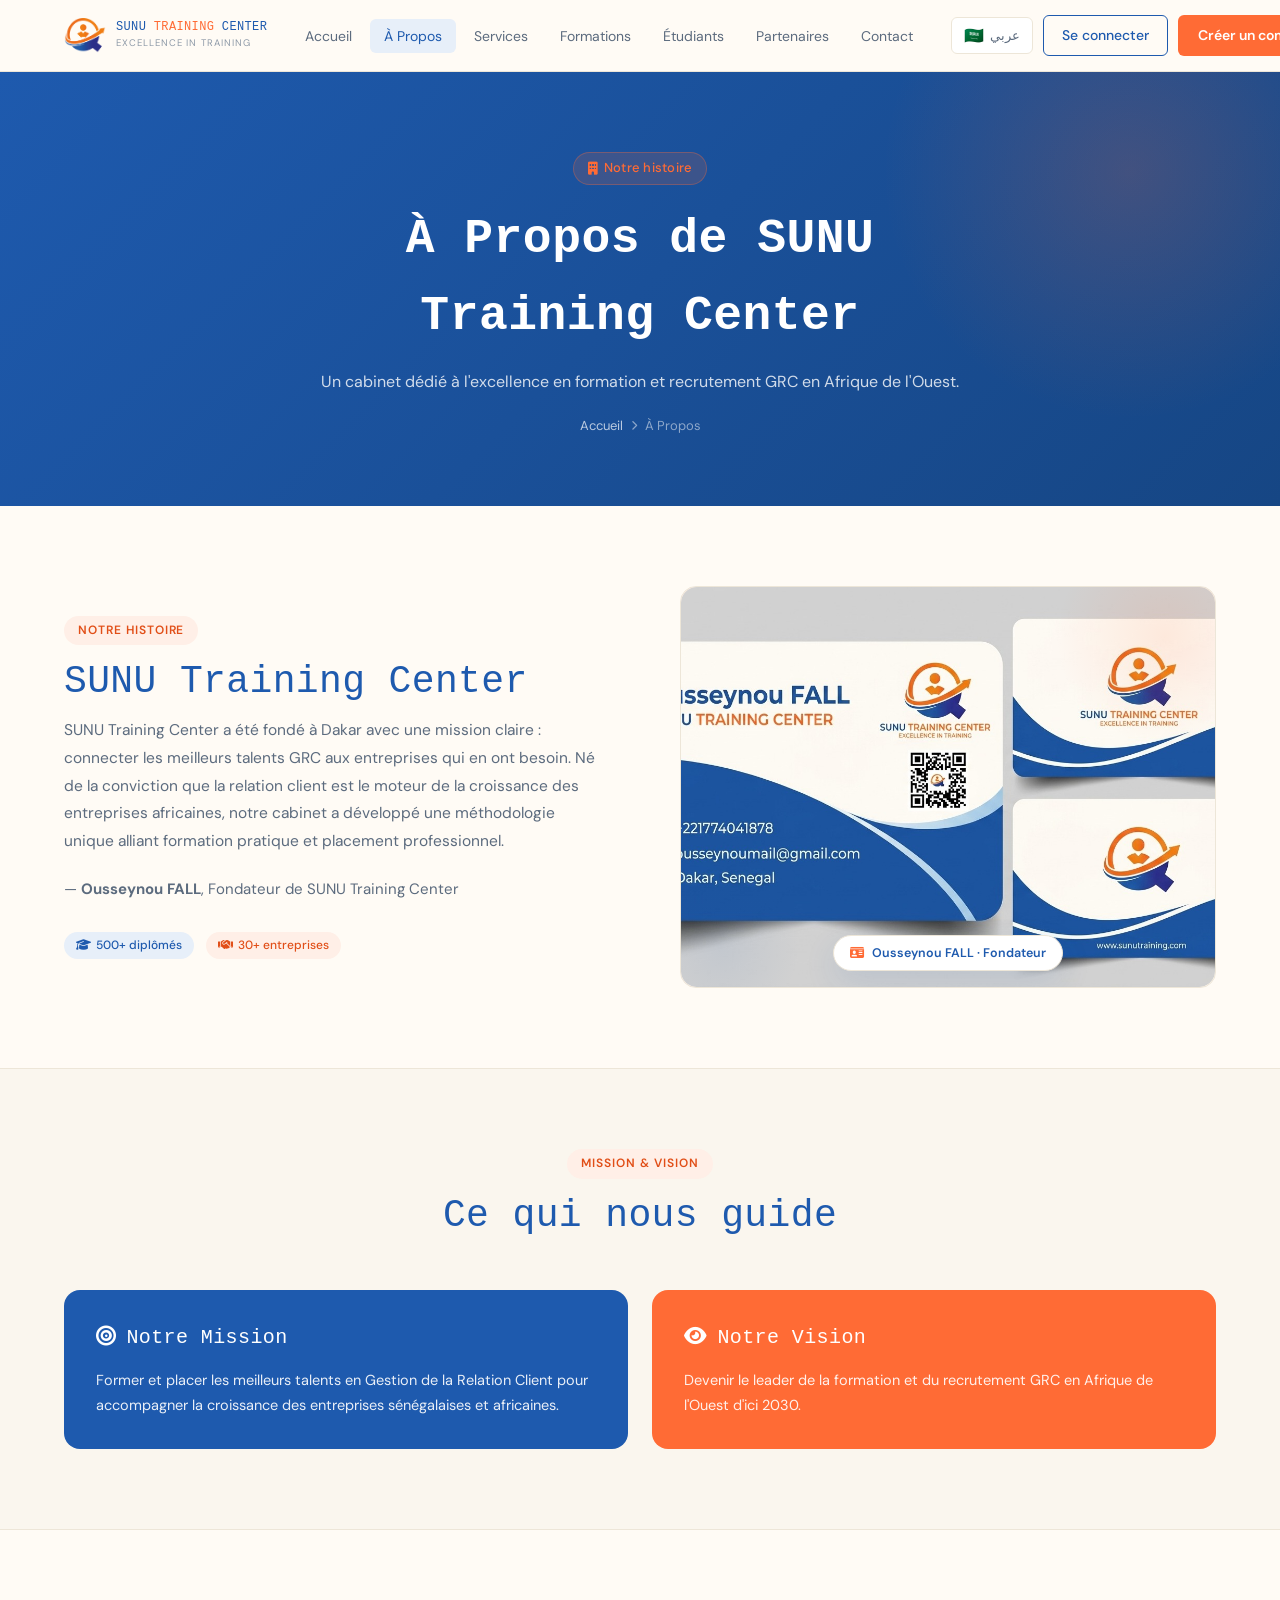
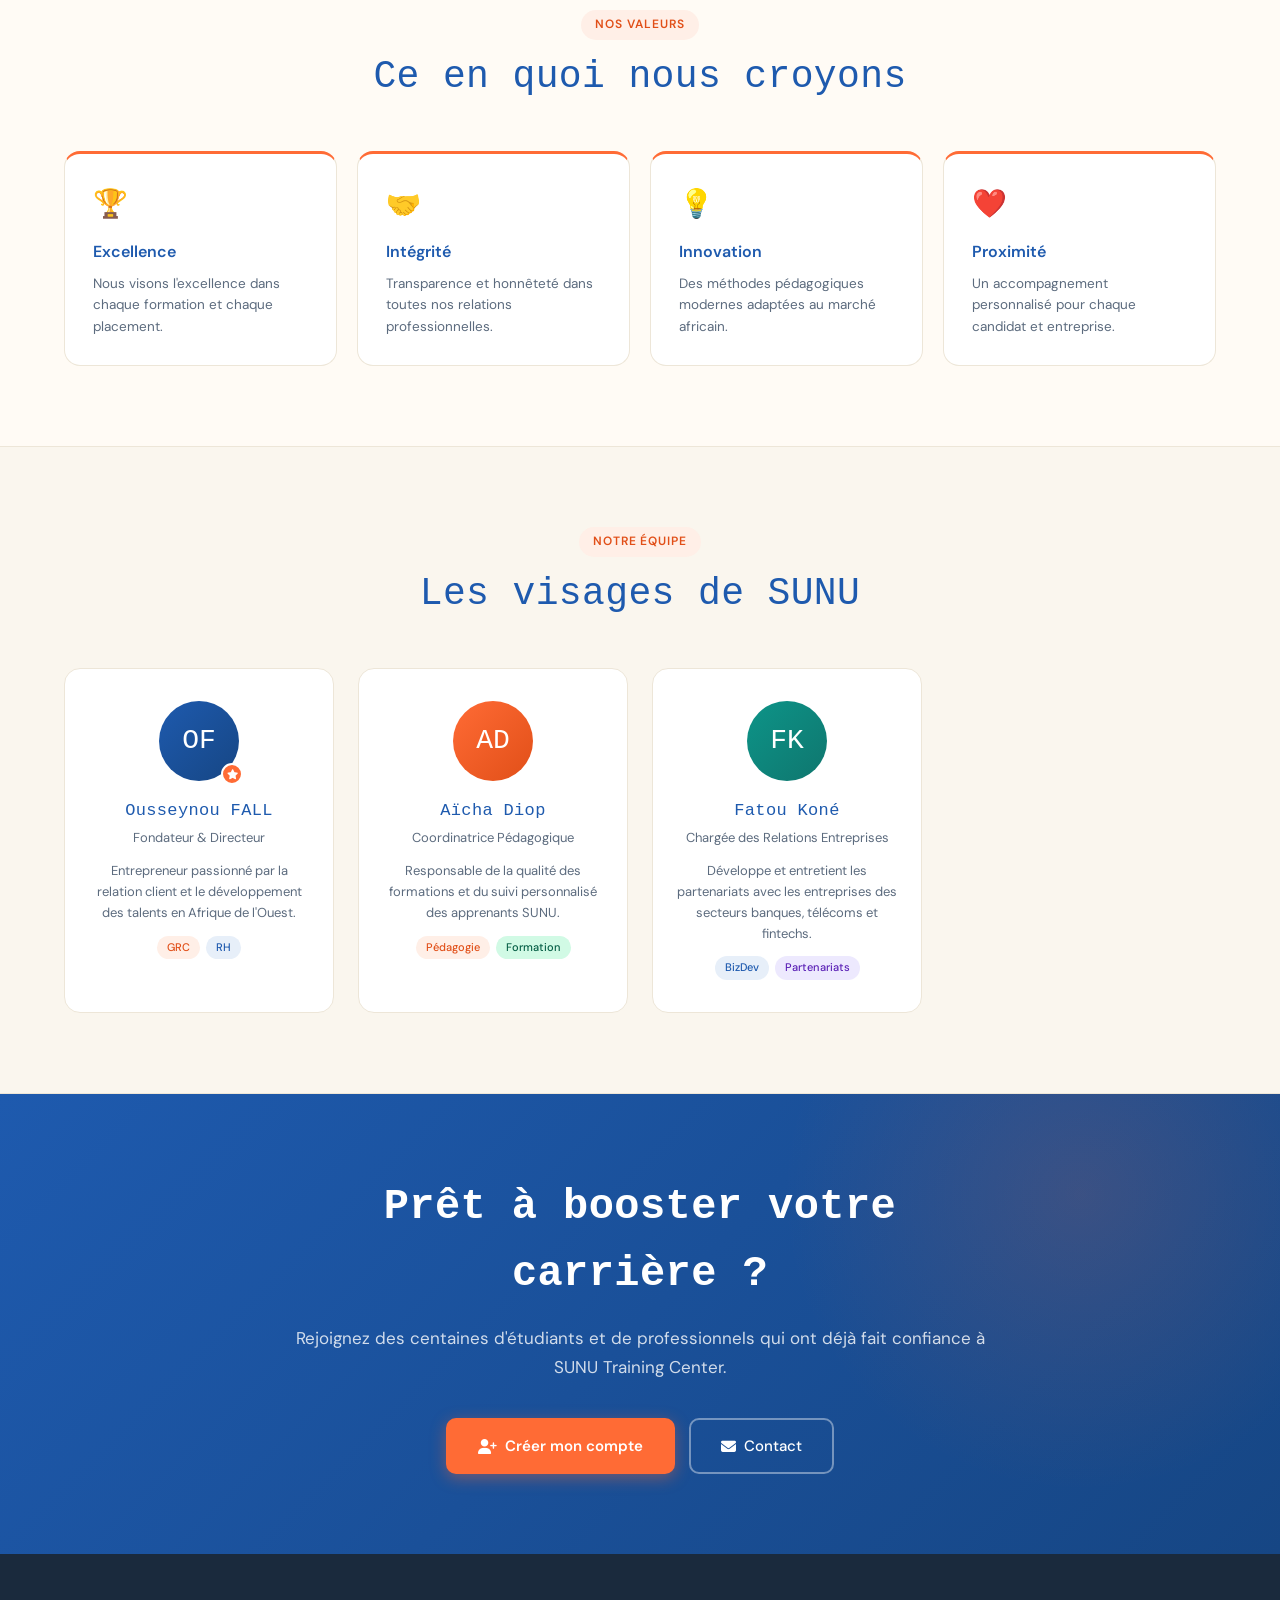
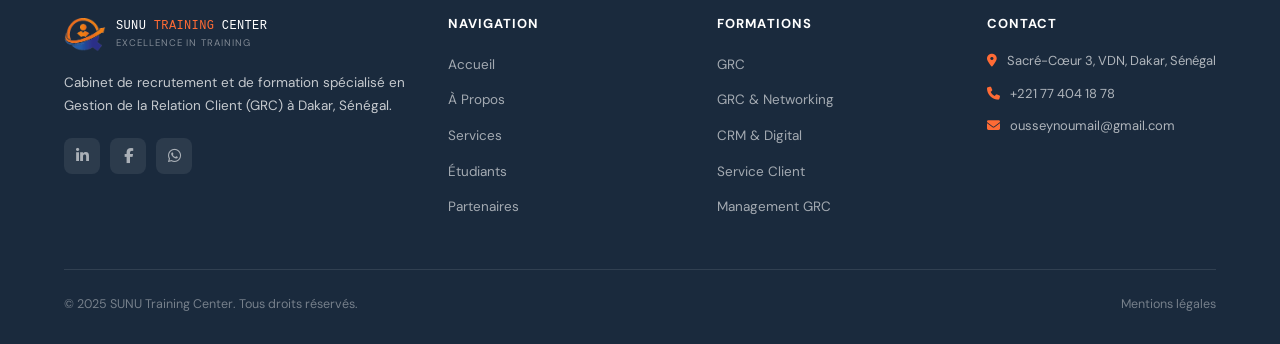
==== commit 98bc718b: "feat: intègre les images SUNU et finalise les avatars - Ajoute flyer-sunu.jpeg dans le hero de index" ====
--- a/a-propos.html
+++ b/a-propos.html
@@ -111,8 +111,9 @@
             <span class="badge badge-orange"><i class="fa-solid fa-handshake"></i> 30+ entreprises</span>
           </div>
         </div>
-        <div class="split-img fade-in fade-in-delay-1">
-          <i class="fa-solid fa-graduation-cap"></i>
+        <div class="illus-wrap illus-edu fade-in fade-in-delay-1" style="padding:0;overflow:hidden;position:relative">
+          <img src="images/carte-sunu.jpeg" alt="Carte de visite SUNU Training Center" style="width:100%;height:100%;object-fit:cover;border-radius:var(--radius-lg);display:block">
+          <div class="illus-badge" style="position:absolute;bottom:16px;left:50%;transform:translateX(-50%);white-space:nowrap"><i class="fa-solid fa-id-card"></i> Ousseynou FALL · Fondateur</div>
         </div>
       </div>
     </div>
@@ -179,22 +180,37 @@
       </div>
       <div class="team-grid">
         <div class="team-card fade-in">
-          <div class="team-avatar">OF</div>
+          <div class="team-avatar" style="position:relative">
+            OF
+            <span style="position:absolute;bottom:-4px;right:-4px;background:var(--orange);border-radius:50%;width:22px;height:22px;display:flex;align-items:center;justify-content:center;border:2px solid white;font-size:10px"><i class="fa-solid fa-star" style="color:white"></i></span>
+          </div>
           <div class="team-name">Ousseynou FALL</div>
           <div class="team-role" data-i18n="team_founder">Fondateur & Directeur</div>
           <p style="font-size:13px;color:var(--text-soft);line-height:1.6">Entrepreneur passionné par la relation client et le développement des talents en Afrique de l'Ouest.</p>
+          <div style="display:flex;gap:6px;justify-content:center;margin-top:12px">
+            <span style="background:var(--orange-light);color:var(--orange-dark);padding:3px 10px;border-radius:99px;font-size:11px;font-weight:500">GRC</span>
+            <span style="background:var(--blue-light);color:var(--blue);padding:3px 10px;border-radius:99px;font-size:11px;font-weight:500">RH</span>
+          </div>
         </div>
         <div class="team-card fade-in fade-in-delay-1">
           <div class="team-avatar orange">AD</div>
           <div class="team-name">Aïcha Diop</div>
           <div class="team-role" data-i18n="team_coordinator">Coordinatrice Pédagogique</div>
           <p style="font-size:13px;color:var(--text-soft);line-height:1.6">Responsable de la qualité des formations et du suivi personnalisé des apprenants SUNU.</p>
+          <div style="display:flex;gap:6px;justify-content:center;margin-top:12px">
+            <span style="background:var(--orange-light);color:var(--orange-dark);padding:3px 10px;border-radius:99px;font-size:11px;font-weight:500">Pédagogie</span>
+            <span style="background:#D1FAE5;color:#065F46;padding:3px 10px;border-radius:99px;font-size:11px;font-weight:500">Formation</span>
+          </div>
         </div>
         <div class="team-card fade-in fade-in-delay-2">
           <div class="team-avatar teal">FK</div>
           <div class="team-name">Fatou Koné</div>
           <div class="team-role" data-i18n="team_relations">Chargée des Relations Entreprises</div>
           <p style="font-size:13px;color:var(--text-soft);line-height:1.6">Développe et entretient les partenariats avec les entreprises des secteurs banques, télécoms et fintechs.</p>
+          <div style="display:flex;gap:6px;justify-content:center;margin-top:12px">
+            <span style="background:var(--blue-light);color:var(--blue);padding:3px 10px;border-radius:99px;font-size:11px;font-weight:500">BizDev</span>
+            <span style="background:#EDE9FE;color:#5B21B6;padding:3px 10px;border-radius:99px;font-size:11px;font-weight:500">Partenariats</span>
+          </div>
         </div>
       </div>
     </div>
--- a/vitrine/css/style.css
+++ b/vitrine/css/style.css
@@ -845,6 +845,77 @@
   .pwa-banner-actions{width:100%;justify-content:center}
 }
 
+/* ========== ILLUSTRATIONS / AVATARS ========== */
+.illus-wrap{
+  border-radius:var(--radius-lg);
+  background:linear-gradient(135deg,var(--blue-light) 0%,#EAF3FF 50%,var(--orange-light) 100%);
+  border:1px solid var(--border);
+  aspect-ratio:4/3;
+  display:flex;align-items:center;justify-content:center;
+  overflow:hidden;position:relative;
+  padding:32px;
+}
+.illus-wrap::before{
+  content:'';position:absolute;
+  width:220px;height:220px;border-radius:50%;
+  background:radial-gradient(circle,rgba(255,107,53,0.12) 0%,transparent 70%);
+  top:-60px;right:-60px;pointer-events:none;
+}
+.illus-wrap::after{
+  content:'';position:absolute;
+  width:160px;height:160px;border-radius:50%;
+  background:radial-gradient(circle,rgba(30,90,174,0.08) 0%,transparent 70%);
+  bottom:-40px;left:-40px;pointer-events:none;
+}
+.av-cluster{
+  display:flex;flex-wrap:wrap;
+  gap:14px;justify-content:center;align-items:center;
+  position:relative;z-index:1;
+  max-width:260px;
+}
+.av{
+  border-radius:50%;
+  display:flex;align-items:center;justify-content:center;
+  color:white;font-weight:600;
+  border:3px solid white;
+  box-shadow:0 4px 14px rgba(0,0,0,0.18);
+  flex-shrink:0;transition:transform 0.3s;
+}
+.av:hover{transform:scale(1.08)}
+.av-sm{width:54px;height:54px;font-size:18px}
+.av-md{width:70px;height:70px;font-size:22px}
+.av-lg{width:88px;height:88px;font-size:28px}
+.av-blue{background:linear-gradient(135deg,var(--blue),var(--blue-dark))}
+.av-orange{background:linear-gradient(135deg,var(--orange),var(--orange-dark))}
+.av-teal{background:linear-gradient(135deg,#0D9488,#0F766E)}
+.av-purple{background:linear-gradient(135deg,#7C3AED,#5B21B6)}
+.av-green{background:linear-gradient(135deg,#10B981,#059669)}
+.av-amber{background:linear-gradient(135deg,#F59E0B,#D97706)}
+.illus-badge{
+  position:absolute;bottom:18px;left:50%;transform:translateX(-50%);
+  background:white;border:1px solid var(--border);
+  border-radius:99px;padding:7px 16px;
+  display:flex;align-items:center;gap:8px;
+  font-size:12.5px;font-weight:600;color:var(--blue);
+  box-shadow:var(--shadow-lg);white-space:nowrap;z-index:2;
+}
+.illus-badge i{color:var(--orange)}
+.illus-badge-top{
+  position:absolute;top:18px;right:18px;
+  background:var(--orange);color:white;
+  border-radius:99px;padding:5px 14px;
+  font-size:12px;font-weight:600;z-index:2;
+}
+
+/* Illustration type : business/partenaires */
+.illus-business{
+  background:linear-gradient(135deg,#EEF2FF 0%,#E0F2FE 100%);
+}
+/* Illustration type : education/formations */
+.illus-edu{
+  background:linear-gradient(135deg,var(--orange-light) 0%,#FFF7ED 100%);
+}
+
 /* ========== RTL OVERRIDES ========== */
 body.rtl .nav-links{flex-direction:row-reverse}
 body.rtl .process-step::after{
